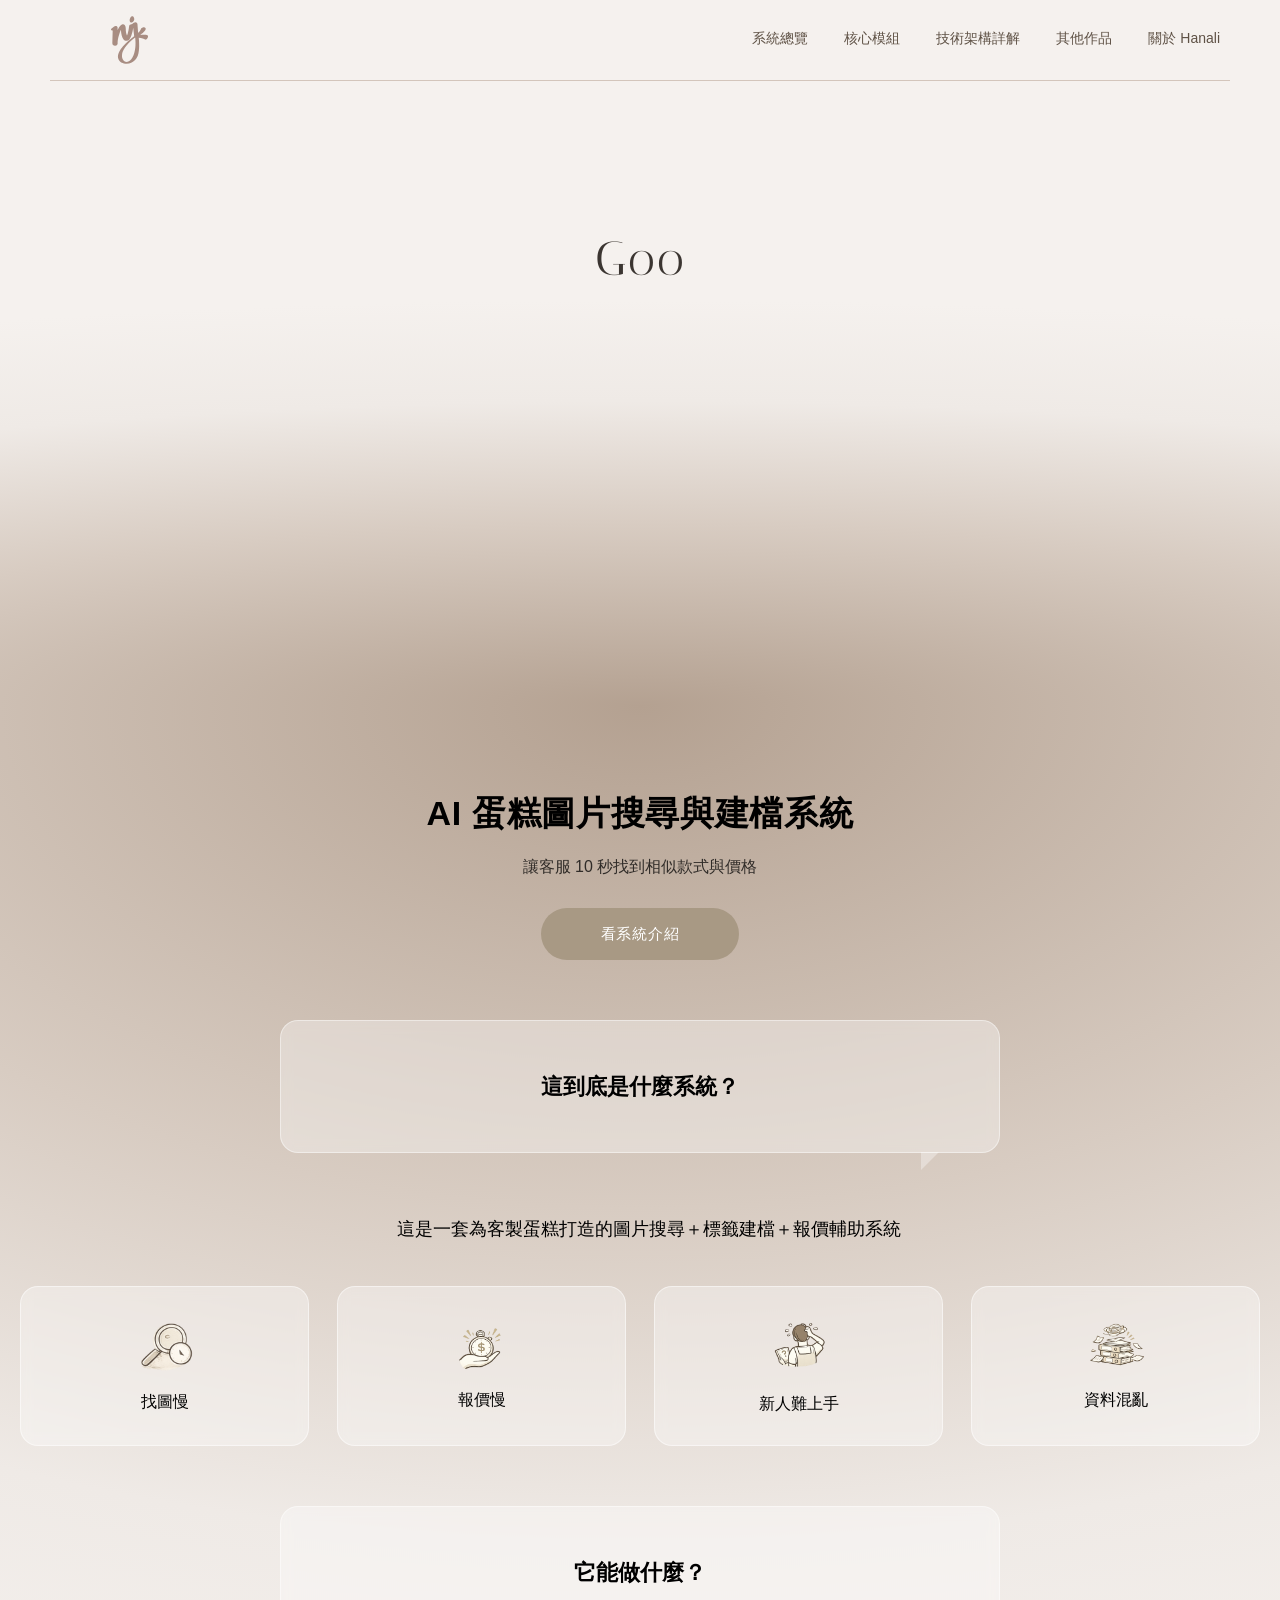
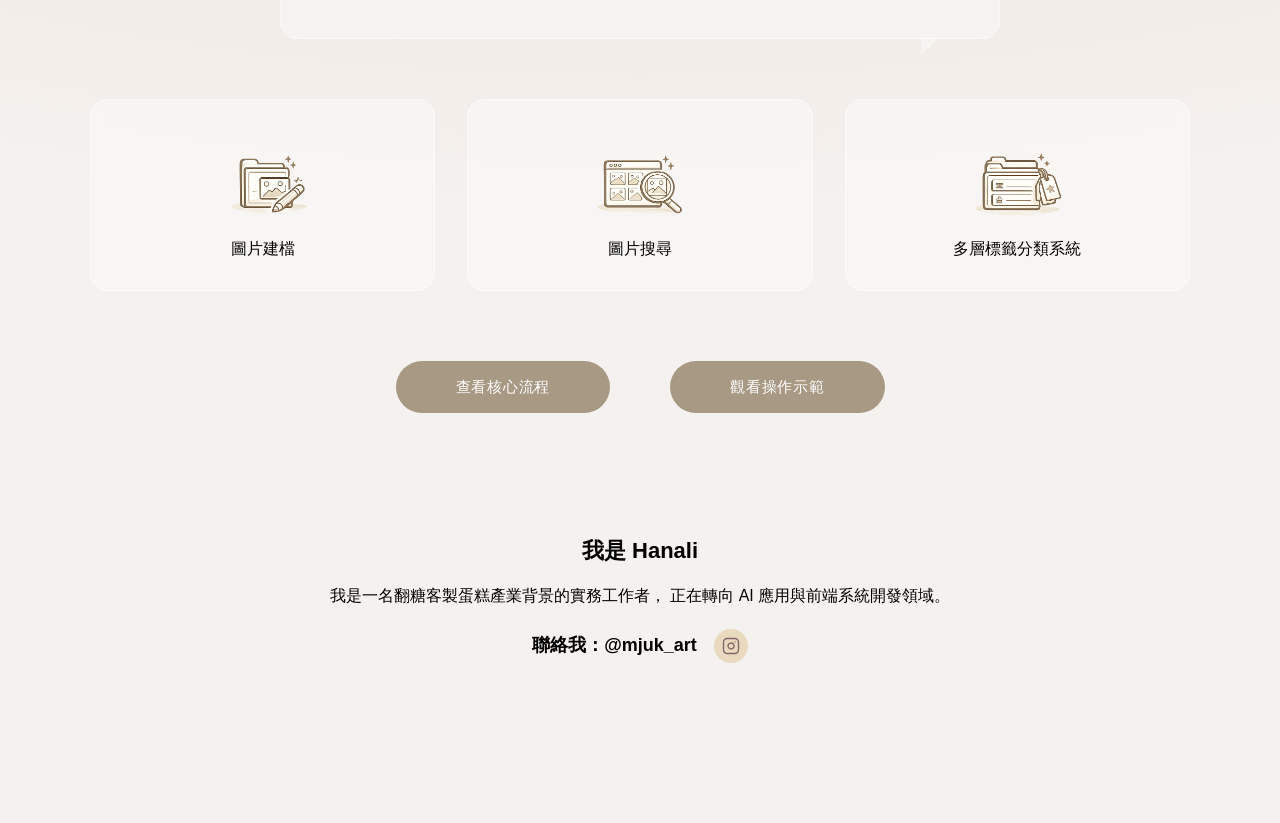
==== index.html @ 296fbc96 "Mjuk-art website first version" ====
<!DOCTYPE html>
<html lang="zh-Hant">
<head>
  <meta charset="UTF-8">
  <meta name="viewport" content="width=device-width, initial-scale=1.0">
  <title>Mjuk-art</title>
  <meta name="description" content="AI蛋糕圖片搜尋與建檔系統，結合圖片比對、標籤分類與報價輔助的實務工具專案作品。">
  <!-- Italiana font -->
  <link rel="icon" type="image/png" href="./assets/images/favicon.png">
<link href="https://fonts.googleapis.com/css2?family=Italiana&display=swap" rel="stylesheet">
  <link rel="stylesheet" href="css/base.css">
  <link rel="stylesheet" href="css/layout.css">
  <link rel="stylesheet" href="css/style.css">
</head>
<body>
<!-- ===================== NAV ===================== -->

<header class="nav">
  <a href="index.html" class="logo"></a>
  <div class="hamburger">
    <img src="./assets/icons/Align justify.svg" alt="menu">
    </div>
  <nav class="nav__menu">
    <a href="system-intro.html">系統總覽</a>
    <a href="system-page.html">核心模組</a>
    <a href="architecture.html">技術架構詳解</a>
    <a href="#">其他作品</a>
    <a href="about.html">關於 Hanali</a>
  </nav>
</header>
<!-- ⭐ Fullscreen Menu -->

<div class="mobile-menu">

  <!-- 上方 -->
  <div class="mobile-top">
    <a href="index.html" class="logo"></a>
  <div class="mobile-close">✕</div>
  
  </div>
  
  
  <!-- 中間選單 -->
  
  <div class="mobile-nav">
  
  <a href="system-intro.html">系統總覽</a>
  
  <a href="system-page.html">核心模組</a>
  
  <a href="architecture.html">技術架構詳解</a>
  
  <a href="#">其他作品</a>
  <a href="about.html">關於 Hanali</a>
  
  </div>
  
  
  <!-- 底部資訊 -->
  
  <div class="mobile-footer">

    <a class="mobile-ig"
      href="https://www.instagram.com/mjuk_art"
      target="_blank"
      ></a>
  
  <div class="mobile-copyright">
  
  © 2026 Hanali All Rights Reserved
  
  </div>
  
  
  <div class="mobile-ip">
  
  AI Cake Image Search System™  
  All design and system logic are proprietary intellectual property.
  
  </div>
  
  
  </div>
  
  </div>

<div class="nav__line"></div>
<!-- ===================== HERO ===================== -->
<section class="hero">
  <h1 id="greeting" class="hero__title"></h1>
  <p id="line1" class="hero__sub fade-target">
  </p>

  <p id="line2" class="hero__desc fade-target">
    我是 Hanali，目前專注於 AI 應用與系統設計領域。
  </p>

  <div class="hero__arrow">
    <img src="./assets/icons/hero__arrow.svg" alt="scroll down">
  </div>
  </section>
  <!-- ================= 系統簡介 ================= -->

<section class="intro">
  <div class="intro__bg"></div>

  <div class="intro__head">
    <h2 class="intro__title">
      AI 蛋糕圖片搜尋與建檔系統
    </h2>

    <p class="intro__sub">
      讓客服 10 秒找到相似款式與價格
    </p>

    <a href="system-intro.html" class="btn-primary">
      看系統介紹
    </a>
  </div>


  <!-- 對話框卡片 -->
  <div id="intro-detail" class="intro__bubble">
    <h4>這到底是什麼系統？</h4>
  </div>


  <!-- 說明文字 -->

  <p class="intro__desc">
    這是一套為客製蛋糕打造的圖片搜尋＋標籤建檔＋報價輔助系統
  </p>
<!-- 上方問題卡片 -->
  <div class="capability-problems">
    <div class="p-card">
      <img src="./assets/icons/problem-search-slow.svg">
      <p>找圖慢</p>
    </div>

    <div class="p-card">
      <img src="./assets/icons/problem-quote-slow.svg">
      <p>報價慢</p>
    </div>

    <div class="p-card">
      <img src="./assets/icons/problem-training-hard.svg">
      <p>新人難上手</p>
    </div>

    <div class="p-card">
      <img src="./assets/icons/problem-data-chaos.svg">
      <p>資料混亂</p>
    </div>
  </div>

  <!-- 中間氣泡標題 -->
  <div id="intro-detail" class="intro__bubble">
    <h4>它能做什麼？</h4>
  </div>


  <!-- 功能卡片 -->
  <div class="capability-features">

    <div class="p-card">
      <span class="icon icon-archive"></span>
      <p>圖片建檔</p>
    </div>
  
    <div class="p-card">
      <span class="icon icon-search"></span>
      <p>圖片搜尋</p>
    </div>
  
    <div class="p-card">
      <span class="icon icon-tag"></span>
      <p>多層標籤分類系統</p>
    </div>
  </div>

  <!-- 按鈕 -->
  <div class="capability-actions">
    <a href="system-page.html" class="btn-primary">
      查看核心流程
    </a>
    <a href="#intro-detail" class="btn-primary">
      觀看操作示範
    </a>
  </div>
  
  <!-- 關於我 -->
  <div class="capability-about">
    <h3>我是 Hanali</h3>
    <p>
      我是一名翻糖客製蛋糕產業背景的實務工作者，
      正在轉向 AI 應用與前端系統開發領域。
    </p>

    <div class="about-contact">

      聯絡我：@mjuk_art
      
      <a class="ig-dot"
      href="https://www.instagram.com/mjuk_art"
      target="_blank"
      ></a>
      
      </div>
  </div>

</section>
<script src="js/layout.js"></script>
<script src="js/main.js"></script>
</body>
</html>
---- css/base.css ----
*,
*::before,
*::after {
  box-sizing: border-box;
}

* {
  margin: 0;
  padding: 0;
}
/* 基礎文字 */
body {
  font-family:
    -apple-system,
    BlinkMacSystemFont,
    "Segoe UI",
    "Noto Sans TC",
    sans-serif;

  line-height: 1.6;
  -webkit-font-smoothing: antialiased;
}
/* 標題 */
h1, h2, h3, h4, h5, h6 {
  font-weight: 600;
}
/* 連結 */
a {
  text-decoration: none;
  color: inherit;
}
/* 圖片 */
img {
  display: block;
  max-width: 100%;
}
/* 表單 */
button,
input,
textarea,
select {
  font: inherit;
}
---- css/layout.css ----
/* NAV */

.nav {

  position:sticky;
  top:0;
  
  z-index:1000;
  
  display:flex;
  justify-content:space-between;
  align-items:center;
  
  padding:16px 60px;
  
  transition:all .3s ease;
  
  background:transparent;
  
  }

  /* nav底線 */

.nav__line{

  height:1px;
  
  background:#bda999;
  
  margin:0 50px;
  
  opacity:.6;
  
  }
  
  
  /* 滑動後 */
  .nav.scrolled{

    background:rgba(255,255,255,0.45);
    
    backdrop-filter: blur(14px);
    
    -webkit-backdrop-filter: blur(14px);
    
    box-shadow:0 5px 18px rgba(0,0,0,.06);
    
    }
  
  
  .logo {
  width:140px;
  height:48px;
  background:url("../assets/images/logo.svg") no-repeat center;
  background-size:contain;
  }
  
  .hamburger{

    display:none;
    
    cursor:pointer;
    
    }
    
    
    .hamburger img{
    
    width:28px;
    
    height:28px;
    
    display:block;
    
    }
  
  
  .nav__menu {
  
  display:flex;
  gap:36px;
  
  }
  
  .nav__menu a{

    position:relative;
    
    font-size:14px;
    
    color:#5f5246;
    
    text-decoration:none;
    
    padding-bottom:4px;
    
    }
    .nav__menu a::after{

      content:"";
      
      position:absolute;
      
      left:0;
      
      bottom:-6px;
      
      width:0;
      
      height:2px;
      
      background:#a89582;
      
      transition:.25s;
      
      }
      
      
      .nav__menu a:hover::after{
      
      width:100%;
      
      }
      
      
      .nav__menu a.active::after{
      
      width:100%;
      
      }
/* =========================
Fullscreen Menu
========================= */

.mobile-menu{

position:fixed;
top:0;
left:0;

width:100%;
height:100vh;

/* 奶茶毛玻璃 */

background:rgba(245,241,238,0.92);

backdrop-filter:blur(20px);

-webkit-backdrop-filter:blur(20px);

opacity:0;
pointer-events:none;

transition:.35s;

z-index:2000;

}


/* 開啟 */

.mobile-menu.open{

opacity:1;
pointer-events:auto;

}


/* =========================
TOP
========================= */

.mobile-top{

position:absolute;

top:25px;
left:25px;
right:25px;

display:flex;
justify-content:space-between;
align-items:center;

}


/* LOGO */

.mobile-logo{

width:130px;
height:42px;

background:url("../assets/images/logo.svg") no-repeat center;

background-size:contain;

}


/* X */

.mobile-close{

font-size:26px;

cursor:pointer;

color:#5f5246;

}


/* =========================
中間選單
========================= */

.mobile-nav{

position:absolute;
top:50%;
left:50%;
transform:translate(-50%,-50%);
display:flex;
flex-direction:column;
gap:26px;
text-align:center;
}


/* 大字 */

.mobile-nav a{
font-size:20px;
color:#3f372f;
text-decoration:none;
font-weight:400;
letter-spacing:1px;
}


/* hover */
.mobile-nav a:hover{
opacity:.7;
}


/* =========================
底部
========================= */
.mobile-footer{

  position:absolute;
  
  bottom:80px;
  
  left:0;
  right:0;
  
  text-align:center;
  
  }


/* Follow */

.mobile-follow{
text-align:center;
margin-bottom:16px;
font-size:14px;
letter-spacing:3px;
color:#7b6d60;

}
.mobile-ig {

    display:inline-block;
    width:40px;
    height:40px;
    border-radius:50%;
    background-color:#e8d9bf;
    background-image:url("../assets/icons/Instagram (1).svg");
    background-repeat:no-repeat;
    background-position:center;
    background-size:18px;
    transition:.2s;
    
  }

/* copyright */

.mobile-copyright{

font-size:12px;

color:#8c7e70;

margin-bottom:8px;

}


/* 智財 */

.mobile-ip{

font-size:11px;

color:#a69a8e;

line-height:1.6;

padding:0 30px;

}
/* =====================
1200px Desktop 小螢幕
===================== */

@media (max-width:1200px){

  .nav{
  padding:16px 40px;
  }
  
  .nav__line{
  margin:0 40px;
  }
  
  }
  
  
  /* =====================
  1024px Laptop
  ===================== */
  
  @media (max-width:1024px){
  
  .nav{
  padding:14px 30px;
  }
  
  .logo{
  width:130px;
  height:44px;
  }
  
  .nav__menu{
  gap:26px;
  }
  
  .nav__line{
  margin:0 30px;
  }
  
  }
  
  
  
  /* =====================
  768px Tablet
  ===================== */
  
  @media (max-width:768px){
  
  /* nav縮小 */
  
  .nav{
  padding:14px 20px;
  }
  
  /* logo縮小 */
  
  .logo{
  width:120px;
  height:40px;
  }
  
  /* 漢堡出現 */
  
  .hamburger{
  display:block;
  }
  
  /* 桌面選單隱藏 */
  
  .nav__menu{
  display:none;
  }
  
  /* 底線縮小 */
  
  .nav__line{
  margin:0 20px;
  }
  
  }
  
  
  
  /* =====================
  480px Mobile
  ===================== */
  
  @media (max-width:480px){
  
  .nav{
  padding:12px 16px;
  }
  
  /* logo再縮小 */
  
  .logo{
  width:110px;
  height:36px;
  }
  
  /* hamburger小一點 */
  
  .hamburger img{
  width:24px;
  height:24px;
  }
  
  /* mobile menu 字縮小 */
  
  .mobile-nav a{
  font-size:18px;
  }
  
  /* IG icon */
  
  .mobile-ig{
  width:36px;
  height:36px;
  background-size:16px;
  }
  
  /* copyright */
  
  .mobile-copyright{
  font-size:11px;
  }
  
  /* IP文字 */
  
  .mobile-ip{
  font-size:10px;
  padding:0 20px;
  }
  
  }
---- css/style.css ----
body {
  background: #f5f1ee;
}
.hero {
  position: relative;
  z-index: 1;
  text-align: center;
  padding-top: 140px;
  padding-bottom: 60px;
  background:
    radial-gradient(
      ellipse 160% 65% at 50% 100%,
      #b4a191 0%,
      #d8ccc2 45%,
      #efeae6 75%,
      #f5f1ee 100%
    );
}

   /* HERO 文字 */
.hero__title {
  font-family: "Italiana", serif;
  font-size: 48px;
  font-weight: 400;
  letter-spacing: 2px;
  color: #3b3531;
  margin-bottom: 24px;
  min-height: 90px;
}

.hero__sub {
  font-size: 16px;
  color: #6b5f56;
  margin-bottom: 10px;
}

.hero__desc {
  font-size: 18px;
  font-weight: 600;
  color: #3e3834;
  margin-bottom: 80px;
}
/* 淡入動畫 */
.fade-target {
  opacity: 0;
  transform: translateY(18px);
}
.fade-in {
  animation: fadeUp 0.9s ease forwards;
}
@keyframes fadeUp {
  to {
    opacity: 1;
    transform: translateY(0);
  }
}

   /* 箭頭動畫 */
.hero__arrow {
  margin: 60px auto 0;
  width: fit-content;
  opacity: 0;
  transform: translateY(-36px);
  transition: opacity .7s ease, transform .7s ease;
}

.hero__arrow img {
  width: 10px;
  height: auto;
  opacity: .75;
}

.hero__arrow.show {
  opacity: 1;
  transform: translateY(0);
}

.hero__arrow.show img {
  animation: arrowFloat 2s ease-in-out infinite;
}

@keyframes arrowFloat {
  0% { transform: translateY(0); }
  50% { transform: translateY(10px); }
  100% { transform: translateY(0); }
}

   /* INTRO */
.intro {
  position: relative;
  z-index: 1;
  padding: 80px 20px 160px;
  text-align: center;
  background:
    radial-gradient(
      ellipse 160% 65% at 50% 0%,
      #b4a191 0%,
      #d8ccc2 45%,
      #efeae6 75%,
      #f5f1ee 100%
    );
}
.intro__title {
  font-size: 34px;
  font-weight: 700;
  margin-bottom: 14px;
  letter-spacing: .02em;
}

.intro__sub {
  font-size: 16px;
  opacity: .75;
  margin-bottom: 28px;
}
   /* 按鈕 */
.btn-primary {
  display: inline-block;
  padding: 14px 60px;
  border-radius: 999px;
  background: #a89984;
  color: #fff;
  text-decoration: none;
  font-size: 15px;
  letter-spacing: .05em;
  transition: .25s;
}

.btn-primary:hover {
  transform: translateY(-2px);
  opacity: .9;
}

   /* 對話框卡片 */
.intro__bubble {
  position: relative;
  max-width: 720px;
  margin: 60px auto;
  padding: 48px;
  background: rgba(255,255,255,.35);
  backdrop-filter: blur(6px);
  border-radius: 18px;
  border: 1px solid rgba(255,255,255,.45);
}

.intro__bubble::after {
  content: "";
  position: absolute;
  right: 60px;
  bottom: -18px;
  border-width: 18px 18px 0 0;
  border-style: solid;
  border-color: rgba(255,255,255,.35) transparent transparent transparent;
}
.intro__bubble h4{
  font-size: 22px;
}

   /* 說明文字 */
.intro__desc {
  max-width: 820px;
  margin: 0 auto;
  text-align: center;
  font-size: 18px;
  line-height: 1.8;
  padding-left: 18px;
  padding-bottom:40px;
}

   /* Capability 區 */
.capability {
  padding: 120px 20px 160px;
  text-align: center;
}

/* ===== 問題卡片 ===== */
.capability-problems {
  display: grid;
  grid-template-columns: repeat(4, 1fr);
  justify-content: center;
  gap: 28px;
  margin: 0 auto 20px;
}

.p-card {
  width: 100%; 
  padding: 28px 24px;
  display: flex;
  flex-direction: column;
  align-items: center;
  justify-content: center;
  text-align: center;
  background: rgba(255,255,255,.35);
  backdrop-filter: blur(6px);
  border-radius: 18px;
  border: 1px solid rgba(255,255,255,.5);
}

.p-card img {
  width: 60px;
  margin-bottom: 12px;
}

.p-card p {
  font-size: 16px;
}

/* ===== 功能卡片 ===== */
.capability-features {
  display: grid;
  grid-template-columns: repeat(3, 1fr);
  gap: 32px;

  max-width: 1100px;
  margin: 0 auto 70px;
}

/* ===== 按鈕區 ===== */
.capability-actions {
  display: flex;
  justify-content: center;
  gap: 60px;
  margin: 60px 0 120px;
}
.icon {
  width: 96px;
  height: 96px;
  background-image: url("../assets/sprites/feature-sprite.png");
  background-repeat: no-repeat;
  background-size: 400px auto;
  margin: 0 auto 12px;
}
.icon-archive{
  background-position:-22px -6px;
}
.icon-search{
  background-position:-288px -6px;
}
.icon-tag{
  background-position:-154px -6px;
}

/* ===== 關於我 ===== */
.capability-about h3 {
  font-size: 22px;
  margin-bottom: 14px;
}
.capability-about p {
  max-width: 720px;
  margin: 0 auto 20px;
  line-height: 1.7;
}
.about-contact {
  font-size: 18px;
  font-weight: 600;
}
.ig-dot {
  display:inline-block;
  width:34px;
  height:34px;
  border-radius:50%;
  background-color:#e8d9bf;
  background-image:url("/assets/icons/Instagram\ \(1\).svg");
  background-repeat:no-repeat;
  background-position:center;
  background-size:18px;
  margin-left:12px;
  vertical-align:middle;
  transition:.2s;
  }
  
  .ig-dot:hover{
  transform:scale(1.08);
  background-color:#e2cfb0;
  }

  
/* 1200px Desktop 小螢幕 */
@media (max-width:1200px){
  .hero__title{
  font-size:42px;
  }
  .intro__title{
  font-size:30px;
  }
  .capability-features{
  max-width:900px;
  grid-template-columns:repeat(3,1fr);
  }
  .capability-actions{
  gap:40px;
  }
  }

  /* 1024px Laptop */
  @media (max-width:1024px){
  .hero{
  padding-top:120px;
  }
  .hero__title{
  font-size:38px;
  min-height:auto;
  }
  .hero__desc{
  margin-bottom:60px;
  }
  .intro{
  padding:70px 20px 140px;
  }
  .intro__title{
  font-size:28px;
  }
  .intro__bubble{
  max-width:600px;
  padding:36px;
  }
  .intro__desc{
  font-size:16px;
  max-width:700px;
  }
  .capability-features{
  grid-template-columns:repeat(2,1fr);
  gap:28px;
  max-width:700px;
  }
  .capability-actions{
  gap:30px;
  }
  }

  /* 768px Tablet */
  @media (max-width:768px){
  .hero{
    grid-template-columns:repeat(2,1fr);
  padding-top:100px;
  padding-bottom:40px;
  }
  .hero__title{
  font-size:30px;
  letter-spacing:1px;
  line-height:1.2;
  }
  .hero__sub{
  font-size:14px;
  }
  .hero__desc{
  font-size:16px;
  margin-bottom:40px;
  }
  /* Arrow */
  .hero__arrow{
  margin-top:30px;
  }
  /* INTRO */
  .intro{
  padding:60px 20px 120px;
  }
  .intro__title{
  font-size:26px;
  }
  .intro__sub{
  font-size:14px;
  }
  .intro__bubble{
  max-width:90%;
  padding:28px;
  margin:40px auto;
  }
  .intro__bubble::after{
  right:40px;
  }

  /* 說明文字 */
  .intro__desc{
  font-size:15px;
  padding-left:0;
  }
  
  /* 問題卡片 */
  .capability-problems{
    grid-template-columns:repeat(2,1fr);
  gap:20px;
  }
  
  /* 功能卡片 */
  .capability-features{
  grid-template-columns:1fr;
  gap:24px;
  }
  
  /* 按鈕改直排 */
  .capability-actions{
  flex-direction:column;
  gap:20px;
  margin:40px 0 80px;
  }
  
  /* icon縮小 */
  .icon{
  width:80px;
  height:80px;
  background-size:320px auto;
  }
  
  .capability{
  padding:80px 20px 120px;
  }
  
  }
  
  
  
  /* 480px Mobile */

  @media (max-width:480px){
  .hero{
  padding-top:90px;
  }
  .hero__title{
  font-size:26px;
  line-height:1.3;
  }
  .hero__sub{
  font-size:13px;
  }
  .hero__desc{
  font-size:15px;
  margin-bottom:30px;
  }
  
  /* intro */
  .intro__title{
  font-size:22px;
  }
  .intro__sub{
  font-size:13px;
  }
  .intro__bubble{
  padding:22px;
  border-radius:14px;
  }
  .intro__bubble::after{
  right:24px;
  bottom:-14px;
  border-width:14px 14px 0 0;
  }
  .intro__desc{
  font-size:14px;
  line-height:1.6;
  }
  
  /* 問題卡片單排 */
  .capability-problems{
      display:grid;
      grid-template-columns:repeat(4,1fr);
      gap:28px;
      max-width:1100px;
      margin:0 auto 20px;
      
  }
  /* icon */
  .icon{
  width:70px;
  height:70px;
  }
  /* 按鈕 */
  .btn-primary{
  padding:12px 36px;
  font-size:14px;
  }
  /* about */
  .capability-about h3{
  font-size:20px;
  }
  .capability-about p{
  font-size:14px;
  }
  .about-contact{
  font-size:16px;
  }
  /* IG icon */
  .ig-dot{
  width:30px;
  height:30px;
  background-size:16px;
  }
  }
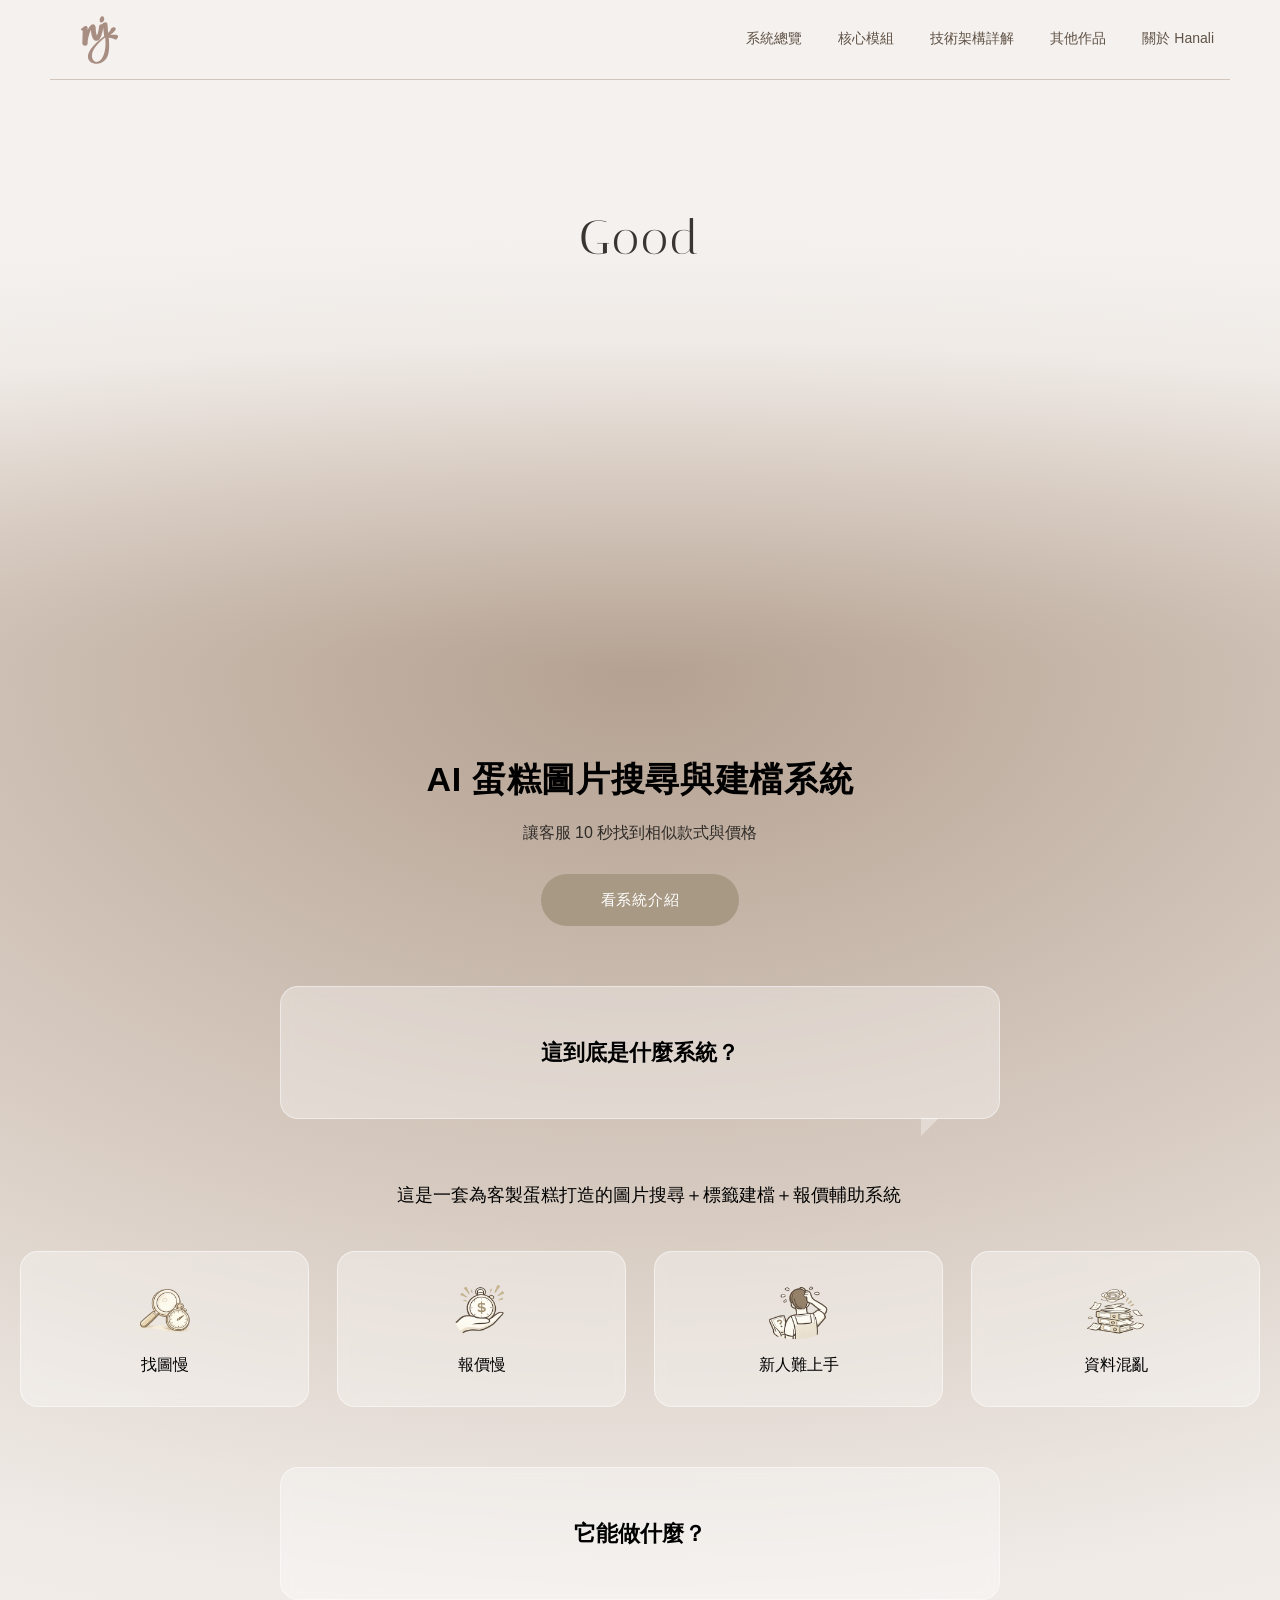
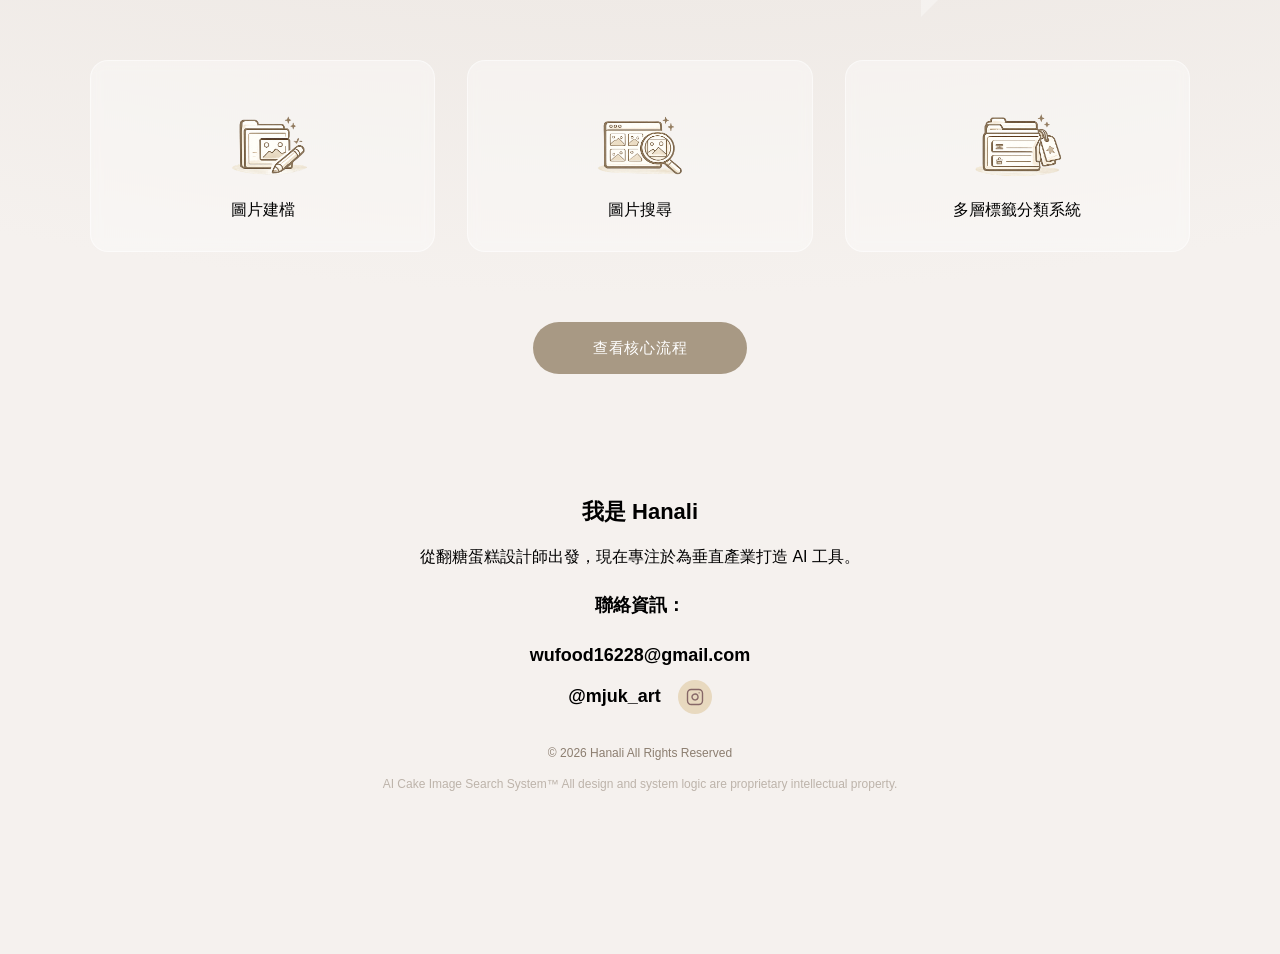
==== commit be22fa93: "更新內容" ====
--- a/index.html
+++ b/index.html
@@ -13,78 +13,7 @@
   <link rel="stylesheet" href="css/style.css">
 </head>
 <body>
-<!-- ===================== NAV ===================== -->
-
-<header class="nav">
-  <a href="index.html" class="logo"></a>
-  <div class="hamburger">
-    <img src="./assets/icons/Align justify.svg" alt="menu">
-    </div>
-  <nav class="nav__menu">
-    <a href="system-intro.html">系統總覽</a>
-    <a href="system-page.html">核心模組</a>
-    <a href="architecture.html">技術架構詳解</a>
-    <a href="#">其他作品</a>
-    <a href="about.html">關於 Hanali</a>
-  </nav>
-</header>
-<!-- ⭐ Fullscreen Menu -->
-
-<div class="mobile-menu">
-
-  <!-- 上方 -->
-  <div class="mobile-top">
-    <a href="index.html" class="logo"></a>
-  <div class="mobile-close">✕</div>
-  
-  </div>
-  
-  
-  <!-- 中間選單 -->
-  
-  <div class="mobile-nav">
-  
-  <a href="system-intro.html">系統總覽</a>
-  
-  <a href="system-page.html">核心模組</a>
-  
-  <a href="architecture.html">技術架構詳解</a>
-  
-  <a href="#">其他作品</a>
-  <a href="about.html">關於 Hanali</a>
-  
-  </div>
-  
-  
-  <!-- 底部資訊 -->
-  
-  <div class="mobile-footer">
-
-    <a class="mobile-ig"
-      href="https://www.instagram.com/mjuk_art"
-      target="_blank"
-      ></a>
-  
-  <div class="mobile-copyright">
-  
-  © 2026 Hanali All Rights Reserved
-  
-  </div>
-  
-  
-  <div class="mobile-ip">
-  
-  AI Cake Image Search System™  
-  All design and system logic are proprietary intellectual property.
-  
-  </div>
-  
-  
-  </div>
-  
-  </div>
-
-<div class="nav__line"></div>
+  <div id="nav-container"></div>
 <!-- ===================== HERO ===================== -->
 <section class="hero">
   <h1 id="greeting" class="hero__title"></h1>
@@ -92,7 +21,7 @@
   </p>
 
   <p id="line2" class="hero__desc fade-target">
-    我是 Hanali，目前專注於 AI 應用與系統設計領域。
+    「我是 Hanali，從產業痛點出發，設計並打造真正被使用的 AI 工具。」
   </p>
 
   <div class="hero__arrow">
@@ -133,28 +62,28 @@
 <!-- 上方問題卡片 -->
   <div class="capability-problems">
     <div class="p-card">
-      <img src="./assets/icons/problem-search-slow.svg">
+      <img src="./assets/icons/problem-search-slow.png">
       <p>找圖慢</p>
     </div>
 
     <div class="p-card">
-      <img src="./assets/icons/problem-quote-slow.svg">
+      <img src="./assets/icons/problem-time.png">
       <p>報價慢</p>
     </div>
 
     <div class="p-card">
-      <img src="./assets/icons/problem-training-hard.svg">
+      <img src="./assets/icons/problem-confused-search.png">
       <p>新人難上手</p>
     </div>
 
     <div class="p-card">
-      <img src="./assets/icons/problem-data-chaos.svg">
+      <img src="./assets/icons/problem-data-overload.png">
       <p>資料混亂</p>
     </div>
   </div>
 
   <!-- 中間氣泡標題 -->
-  <div id="intro-detail" class="intro__bubble">
+  <div id="intro-capability" class="intro__bubble">
     <h4>它能做什麼？</h4>
   </div>
 
@@ -183,33 +112,42 @@
     <a href="system-page.html" class="btn-primary">
       查看核心流程
     </a>
-    <a href="#intro-detail" class="btn-primary">
-      觀看操作示範
-    </a>
+  
   </div>
   
   <!-- 關於我 -->
   <div class="capability-about">
     <h3>我是 Hanali</h3>
     <p>
-      我是一名翻糖客製蛋糕產業背景的實務工作者，
-      正在轉向 AI 應用與前端系統開發領域。
+      從翻糖蛋糕設計師出發，現在專注於為垂直產業打造 AI 工具。
     </p>
 
     <div class="about-contact">
-
-      聯絡我：@mjuk_art
-      
-      <a class="ig-dot"
-      href="https://www.instagram.com/mjuk_art"
-      target="_blank"
-      ></a>
-      
+      <div>
+        <p> 聯絡資訊：</p>
+        <a href="mailto:wufood16228@gmail.com" style="color:inherit;text-decoration:none;">wufood16228@gmail.com</a>
       </div>
+      <div style="margin-top:10px;">
+        @mjuk_art
+        <a class="ig-dot"
+        href="https://www.instagram.com/mjuk_art"
+        target="_blank"
+        ></a>
+      </div>
+    </div>
   </div>
-
+  <div class="mobile-copyright">
+    © 2026 Hanali All Rights Reserved
+    </div>
+  
+    <div class="mobile-ip">
+    AI Cake Image Search System™  
+    All design and system logic are proprietary intellectual property.
+    
+    </div>
 </section>
 <script src="js/layout.js"></script>
 <script src="js/main.js"></script>
+
 </body>
 </html>
--- a/css/layout.css
+++ b/css/layout.css
@@ -1,52 +1,138 @@
-/* NAV */
-
-.nav {
-
-  position:sticky;
+/* =========================
+Coming Soon Tooltip
+========================= */
+
+/* .coming-soon-wrap{
+  position:relative;
+  display:inline-flex;
+  align-items:center;
+}
+
+.coming-soon-link{
+  position:relative;
+  font-size:14px;
+  color:#5f5246;
+  text-decoration:none;
+  padding-bottom:4px;
+  cursor:default;
+  opacity:.5;
+}
+
+.coming-soon-link::after{
+  content:"";
+  position:absolute;
+  left:0;
+  bottom:-6px;
+  width:0;
+  height:2px;
+  background:#a89582;
+  transition:.25s;
+}
+
+.coming-soon-tip{
+  position:absolute;
+  top:calc(100% + 12px);
+  left:50%;
+  transform:translateX(-50%) translateY(4px);
+  background:#f5f1ee;
+  border:1px solid rgba(168,149,130,.3);
+  border-radius:8px;
+  padding:6px 14px;
+  font-size:12px;
+  color:#5f5246;
+  white-space:nowrap;
+  opacity:0;
+  pointer-events:none;
+  transition:opacity .2s ease, transform .2s ease;
+  box-shadow:0 4px 12px rgba(0,0,0,.08);
+  z-index:1001;
+}
+
+.coming-soon-tip::before{
+  content:"";
+  position:absolute;
+  top:-6px;
+  left:50%;
+  transform:translateX(-50%);
+  border-width:0 6px 6px 6px;
+  border-style:solid;
+  border-color:transparent transparent #f5f1ee transparent;
+}
+
+.coming-soon-wrap:hover .coming-soon-tip{
+  opacity:1;
+  transform:translateX(-50%) translateY(0);
+}
+
+/* 手機版 mobile-nav 內 */
+/* .coming-soon-wrap.mobile{
+  display:flex;
+  flex-direction:column;
+  align-items:center;
+  gap:4px;
+}
+
+.coming-soon-wrap.mobile .coming-soon-link{
+  font-size:20px;
+  font-weight:400;
+  letter-spacing:1px;
+  color:#3f372f;
+}
+
+.coming-soon-wrap.mobile .coming-soon-tip{
+  position:static;
+  transform:none;
+  opacity:1;
+  font-size:11px;
+  padding:3px 10px;
+  pointer-events:none;
+  background:#f5f1ee;
+}
+
+@media (max-width:480px){
+  .coming-soon-wrap.mobile .coming-soon-link{
+    font-size:18px;
+  }
+} */ 
+
+
+.nav{
+  position:fixed;
   top:0;
-  
+  left:0;
+  width:100%;
   z-index:1000;
-  
   display:flex;
   justify-content:space-between;
   align-items:center;
-  
-  padding:16px 60px;
-  
+  padding:16px 30px ;
   transition:all .3s ease;
-  
-  background:transparent;
-  
-  }
-
-  /* nav底線 */
-
-.nav__line{
-
+}
+
+/* ⭐ 畫底線 */
+.nav::after{
+  content:"";
+  position:absolute;
+  left:50px;
+  right:50px;
+  bottom:0;
   height:1px;
-  
   background:#bda999;
-  
-  margin:0 50px;
-  
   opacity:.6;
-  
-  }
-  
-  
+  transition:opacity .35s ease;
+}
+ 
   /* 滑動後 */
   .nav.scrolled{
-
     background:rgba(255,255,255,0.45);
-    
-    backdrop-filter: blur(14px);
-    
-    -webkit-backdrop-filter: blur(14px);
-    
+    backdrop-filter:blur(14px);
+    -webkit-backdrop-filter:blur(14px);
     box-shadow:0 5px 18px rgba(0,0,0,.06);
-    
-    }
-  
+  }
+
+  .nav.scrolled::after{
+    opacity:0;
+  }
   
   .logo {
   width:140px;
@@ -56,162 +142,107 @@
   }
   
   .hamburger{
-
     display:none;
-    
     cursor:pointer;
-    
     }
-    
-    
     .hamburger img{
-    
     width:28px;
-    
     height:28px;
-    
     display:block;
     
     }
   
   
   .nav__menu {
-  
   display:flex;
   gap:36px;
   
   }
   
   .nav__menu a{
-
     position:relative;
-    
     font-size:14px;
-    
     color:#5f5246;
-    
     text-decoration:none;
-    
     padding-bottom:4px;
     
     }
     .nav__menu a::after{
-
       content:"";
-      
       position:absolute;
-      
       left:0;
-      
       bottom:-6px;
-      
       width:0;
-      
       height:2px;
-      
       background:#a89582;
-      
       transition:.25s;
-      
       }
-      
-      
       .nav__menu a:hover::after{
-      
       width:100%;
       
       }
-      
-      
       .nav__menu a.active::after{
-      
       width:100%;
-      
+
       }
 /* =========================
 Fullscreen Menu
 ========================= */
 
 .mobile-menu{
-
 position:fixed;
 top:0;
 left:0;
-
 width:100%;
 height:100vh;
-
+display:flex;             
+flex-direction:column;
 /* 奶茶毛玻璃 */
-
-background:rgba(245,241,238,0.92);
-
-backdrop-filter:blur(20px);
-
--webkit-backdrop-filter:blur(20px);
-
+background:rgba(245,241,238,0.75);
+backdrop-filter:blur(18px);
+-webkit-backdrop-filter:blur(18px);
 opacity:0;
 pointer-events:none;
-
 transition:.35s;
-
 z-index:2000;
 
 }
-
-
 /* 開啟 */
-
 .mobile-menu.open{
-
 opacity:1;
 pointer-events:auto;
 
 }
-
 
 /* =========================
 TOP
 ========================= */
 
 .mobile-top{
-
 position:absolute;
-
 top:25px;
 left:25px;
 right:25px;
-
 display:flex;
 justify-content:space-between;
 align-items:center;
 
 }
 
-
 /* LOGO */
-
 .mobile-logo{
-
 width:130px;
 height:42px;
-
 background:url("../assets/images/logo.svg") no-repeat center;
-
 background-size:contain;
 
 }
 
-
 /* X */
-
 .mobile-close{
-
 font-size:26px;
-
 cursor:pointer;
-
 color:#5f5246;
-
 }
 
 
@@ -219,21 +250,17 @@
 中間選單
 ========================= */
 
-.mobile-nav{
-
-position:absolute;
-top:50%;
-left:50%;
-transform:translate(-50%,-50%);
-display:flex;
-flex-direction:column;
-gap:26px;
-text-align:center;
-}
-
+.mobile-nav{    
+  flex:1;          
+  display:flex;
+  flex-direction:column;
+  justify-content:center; 
+  align-items:center;   
+  gap:12px;
+  
+  }
 
 /* 大字 */
-
 .mobile-nav a{
 font-size:20px;
 color:#3f372f;
@@ -242,45 +269,23 @@
 letter-spacing:1px;
 }
 
-
 /* hover */
 .mobile-nav a:hover{
 opacity:.7;
 }
 
-
 /* =========================
 底部
 ========================= */
-.mobile-footer{
-
-  position:absolute;
-  
-  bottom:80px;
-  
-  left:0;
-  right:0;
-  
+.mobile-footer{   
   text-align:center;
-  
-  }
-
-
-/* Follow */
-
-.mobile-follow{
-text-align:center;
-margin-bottom:16px;
-font-size:14px;
-letter-spacing:3px;
-color:#7b6d60;
-
-}
-.mobile-ig {
-
-    display:inline-block;
+  margin-bottom:40px;
+  }
+  .mobile-ig {
+    display:block;
     width:40px;
-    height:40px;
+    height:40px ;
+    margin:0 auto 16px auto;
     border-radius:50%;
     background-color:#e8d9bf;
     background-image:url("../assets/icons/Instagram (1).svg");
@@ -288,34 +293,22 @@
     background-position:center;
     background-size:18px;
     transition:.2s;
-    
   }
 
 /* copyright */
-
 .mobile-copyright{
-
 font-size:12px;
-
 color:#8c7e70;
-
 margin-bottom:8px;
-
 }
 
 
 /* 智財 */
-
 .mobile-ip{
-
 font-size:11px;
-
 color:#a69a8e;
-
 line-height:1.6;
-
 padding:0 30px;
-
 }
 /* =====================
 1200px Desktop 小螢幕
@@ -324,7 +317,7 @@
 @media (max-width:1200px){
 
   .nav{
-  padding:16px 40px;
+  padding:16px 0;
   }
   
   .nav__line{
@@ -332,7 +325,6 @@
   }
   
   }
-  
   
   /* =====================
   1024px Laptop
@@ -341,7 +333,7 @@
   @media (max-width:1024px){
   
   .nav{
-  padding:14px 30px;
+  padding:14px 0;
   }
   
   .logo{
@@ -359,8 +351,6 @@
   
   }
   
-  
-  
   /* =====================
   768px Tablet
   ===================== */
@@ -370,7 +360,7 @@
   /* nav縮小 */
   
   .nav{
-  padding:14px 20px;
+  padding:14px 50px;
   }
   
   /* logo縮小 */
--- a/css/style.css
+++ b/css/style.css
@@ -22,6 +22,7 @@
   font-family: "Italiana", serif;
   font-size: 48px;
   font-weight: 400;
+  padding-top: 60px;
   letter-spacing: 2px;
   color: #3b3531;
   margin-bottom: 24px;
@@ -184,6 +185,8 @@
 .p-card {
   width: 100%; 
   padding: 28px 24px;
+  margin:0 auto;
+  max-width:450px;
   display: flex;
   flex-direction: column;
   align-items: center;
@@ -206,17 +209,18 @@
 
 /* ===== 功能卡片 ===== */
 .capability-features {
-  display: grid;
-  grid-template-columns: repeat(3, 1fr);
-  gap: 32px;
-
-  max-width: 1100px;
-  margin: 0 auto 70px;
-}
+  display:grid;
+  grid-template-columns:repeat(3,minmax(0,1fr));
+  gap:32px;
+  max-width:1100px;
+  margin:0 auto 70px;
+  }
 
 /* ===== 按鈕區 ===== */
 .capability-actions {
   display: flex;
+  width:auto;
+  align-items: center; 
   justify-content: center;
   gap: 60px;
   margin: 60px 0 120px;
@@ -228,6 +232,7 @@
   background-repeat: no-repeat;
   background-size: 400px auto;
   margin: 0 auto 12px;
+  background-position:center;
 }
 .icon-archive{
   background-position:-22px -6px;
@@ -273,6 +278,16 @@
   background-color:#e2cfb0;
   }
 
+  .mobile-copyright{
+    margin-top: 30px;
+  }
+  
+  .mobile-ip{
+    margin-top: 12px;
+    font-size:12px;
+    opacity:.7;
+    line-height:1.6;
+  }
   
 /* 1200px Desktop 小螢幕 */
 @media (max-width:1200px){
@@ -297,7 +312,7 @@
   padding-top:120px;
   }
   .hero__title{
-  font-size:38px;
+  font-size:40px;
   min-height:auto;
   }
   .hero__desc{
@@ -318,7 +333,7 @@
   max-width:700px;
   }
   .capability-features{
-  grid-template-columns:repeat(2,1fr);
+  grid-template-columns:repeat(3,1fr);
   gap:28px;
   max-width:700px;
   }
@@ -330,12 +345,11 @@
   /* 768px Tablet */
   @media (max-width:768px){
   .hero{
-    grid-template-columns:repeat(2,1fr);
   padding-top:100px;
   padding-bottom:40px;
   }
   .hero__title{
-  font-size:30px;
+  font-size:40px;
   letter-spacing:1px;
   line-height:1.2;
   }
@@ -400,13 +414,18 @@
   height:80px;
   background-size:320px auto;
   }
-  
+
+  .icon-search {
+    background-position: -227px -6px;
+}
+.icon-tag {
+  background-position: -128px -6px;
+}
   .capability{
   padding:80px 20px 120px;
   }
   
   }
-  
   
   
   /* 480px Mobile */
@@ -414,16 +433,21 @@
   @media (max-width:480px){
   .hero{
   padding-top:90px;
+  min-height:100dvh;
+  display:flex;
+  flex-direction:column;
+  justify-content:center;
   }
   .hero__title{
-  font-size:26px;
+  font-size:36px;
   line-height:1.3;
   }
   .hero__sub{
   font-size:13px;
   }
   .hero__desc{
-  font-size:15px;
+    padding: 30px;
+  font-size:12px;
   margin-bottom:30px;
   }
   
@@ -451,9 +475,8 @@
   /* 問題卡片單排 */
   .capability-problems{
       display:grid;
-      grid-template-columns:repeat(4,1fr);
+      grid-template-columns:repeat(2,1fr);
       gap:28px;
-      max-width:1100px;
       margin:0 auto 20px;
       
   }
@@ -461,6 +484,16 @@
   .icon{
   width:70px;
   height:70px;
+  background-size:280px auto;
+  }
+  .icon-archive{
+  background-position:-16px -5px;
+  }
+  .icon-search{
+  background-position:-202px -5px;
+  }
+  .icon-tag{
+  background-position:-108px -5px;
   }
   /* 按鈕 */
   .btn-primary{
@@ -485,3 +518,47 @@
   }
   }
   
+
+/* =========================
+滾動浮現動畫
+========================= */
+
+/* 初始隱藏狀態 */
+.scroll-reveal {
+  opacity: 0;
+  transform: translateY(28px);
+  transition: opacity 0.7s ease, transform 0.7s ease;
+}
+
+/* 進入視窗後顯示 */
+.scroll-reveal.visible {
+  opacity: 1;
+  transform: translateY(0);
+}
+
+/* 卡片依序延遲 */
+.scroll-reveal.delay-1 { transition-delay: 0.1s; }
+.scroll-reveal.delay-2 { transition-delay: 0.2s; }
+.scroll-reveal.delay-3 { transition-delay: 0.3s; }
+.scroll-reveal.delay-4 { transition-delay: 0.4s; }
+
+/* 卡片 hover 互動 */
+.p-card {
+  transition: transform 0.25s ease, box-shadow 0.25s ease;
+  cursor: default;
+}
+
+.p-card:hover {
+  transform: translateY(-6px) scale(1.02);
+  box-shadow: 0 12px 32px rgba(100, 80, 60, 0.13);
+}
+
+/* bubble 互動 */
+.intro__bubble {
+  transition: transform 0.3s ease, box-shadow 0.3s ease;
+}
+
+.intro__bubble:hover {
+  transform: translateY(-3px);
+  box-shadow: 0 10px 28px rgba(100,80,60,0.1);
+}
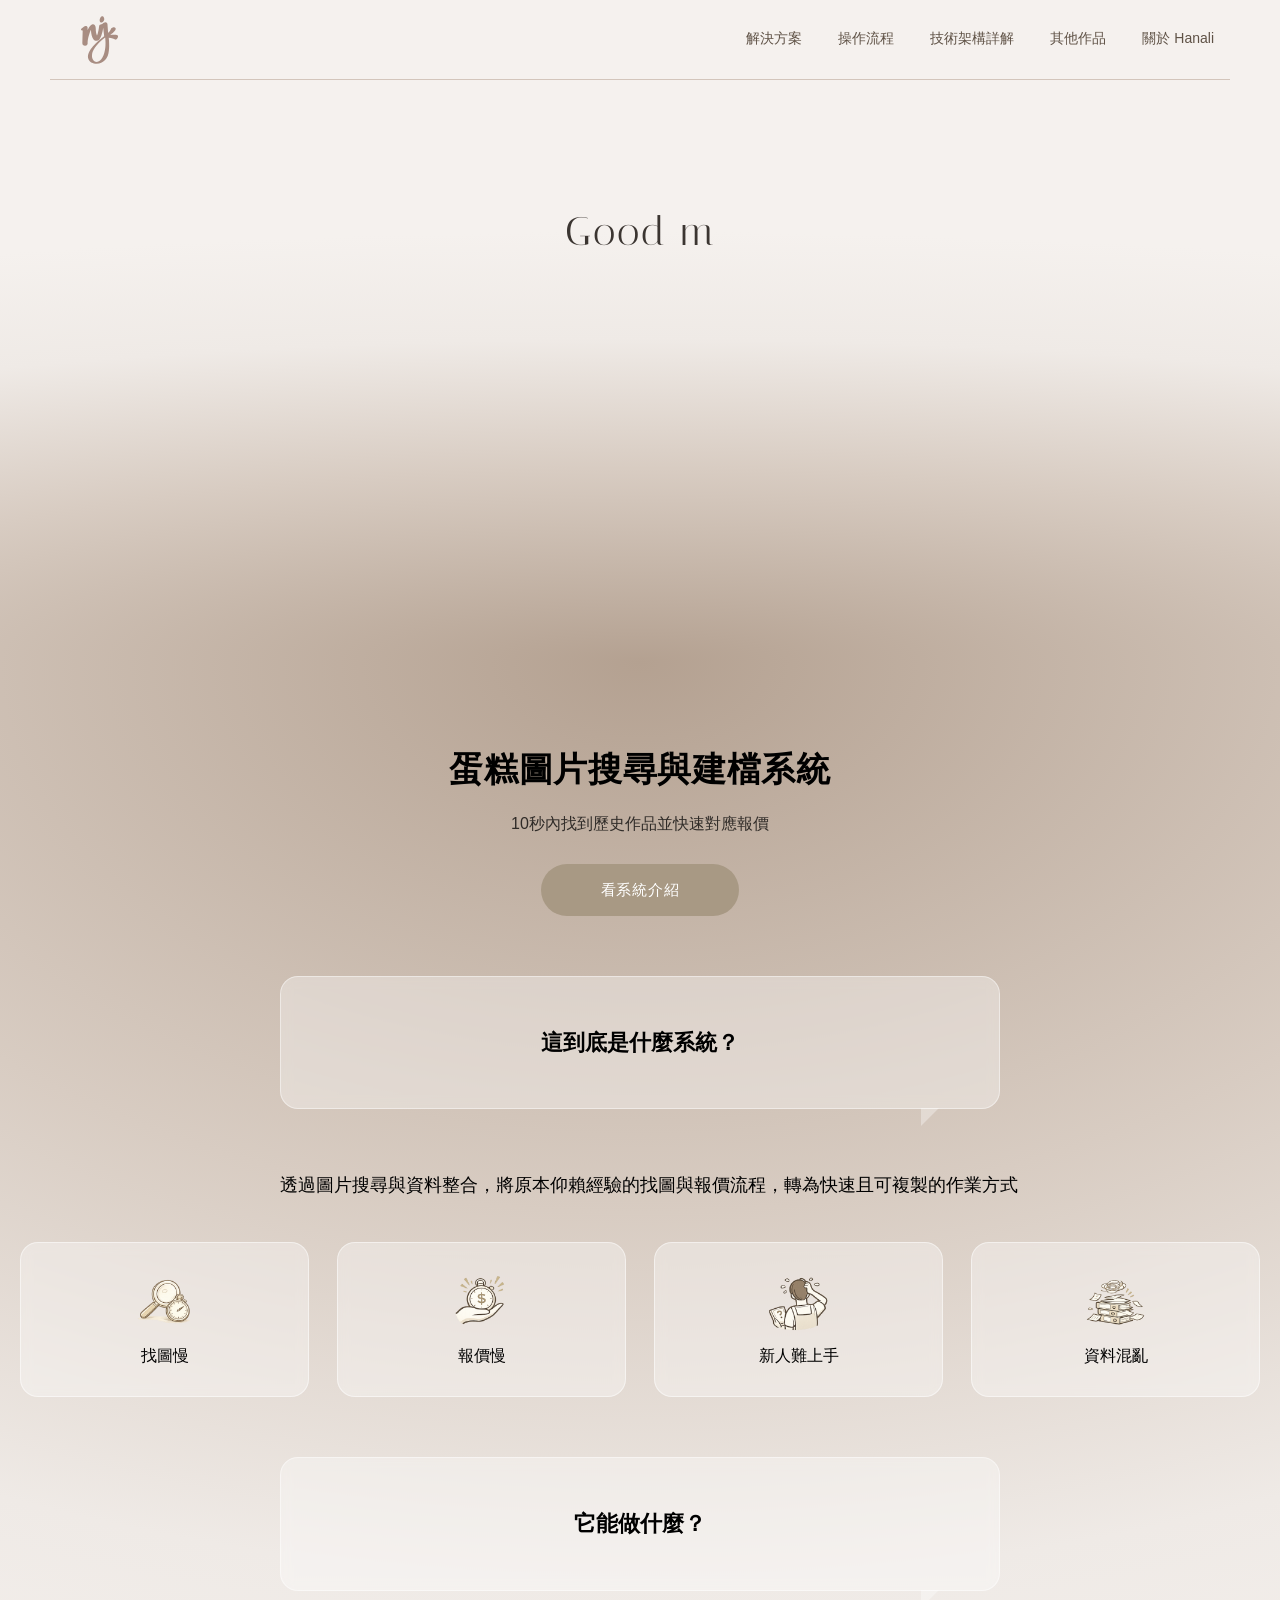
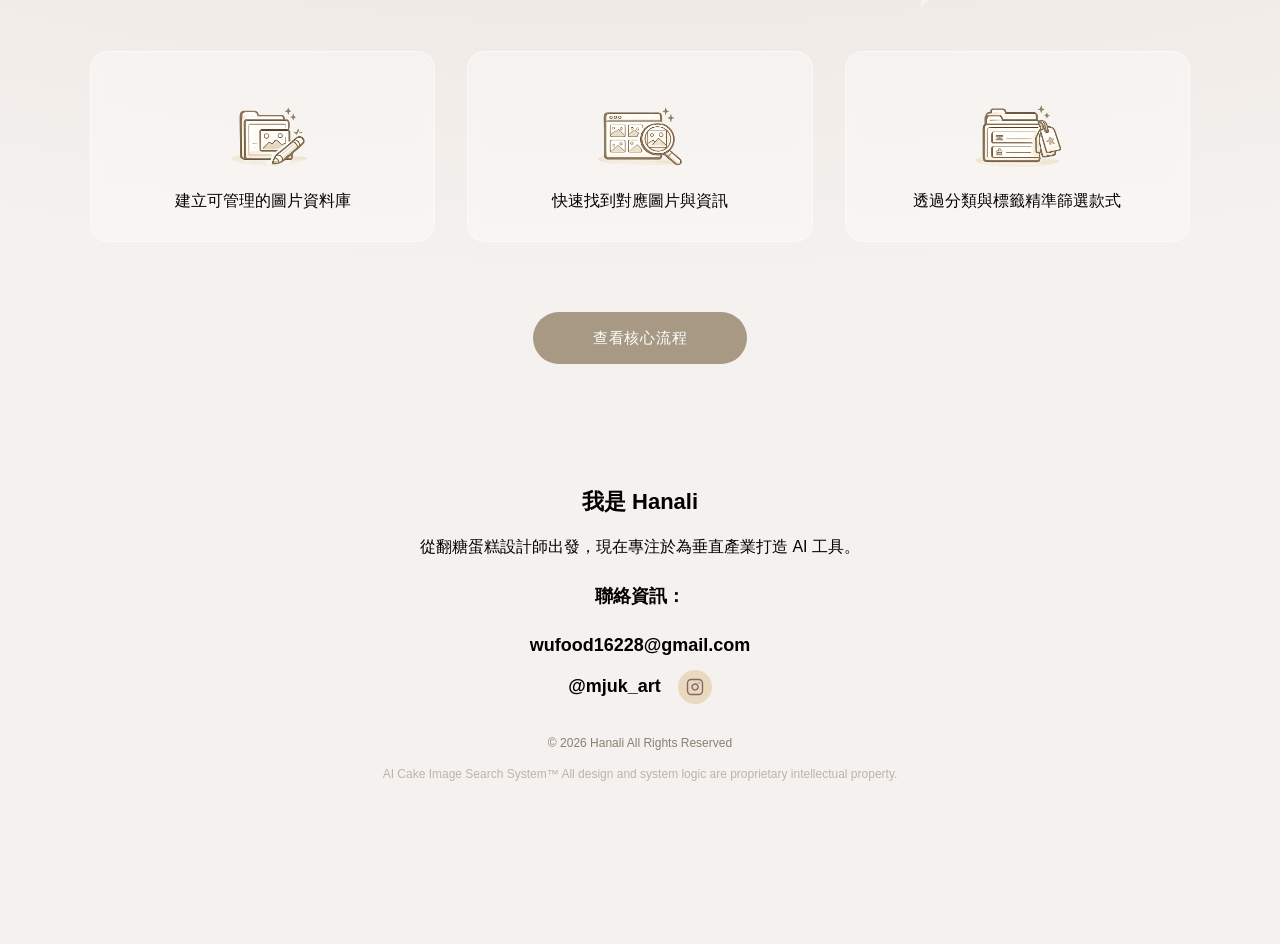
==== commit c9500058: "update portfolio content" ====
--- a/index.html
+++ b/index.html
@@ -21,7 +21,7 @@
   </p>
 
   <p id="line2" class="hero__desc fade-target">
-    「我是 Hanali，從產業痛點出發，設計並打造真正被使用的 AI 工具。」
+    我是 Hanali，從產業實務出發，設計並打造真正能解決工作流程問題的 AI 工具
   </p>
 
   <div class="hero__arrow">
@@ -35,12 +35,10 @@
 
   <div class="intro__head">
     <h2 class="intro__title">
-      AI 蛋糕圖片搜尋與建檔系統
+      蛋糕圖片搜尋與建檔系統
     </h2>
 
-    <p class="intro__sub">
-      讓客服 10 秒找到相似款式與價格
-    </p>
+    <p class="intro__sub">10秒內找到歷史作品並快速對應報價</p>
 
     <a href="system-intro.html" class="btn-primary">
       看系統介紹
@@ -57,7 +55,7 @@
   <!-- 說明文字 -->
 
   <p class="intro__desc">
-    這是一套為客製蛋糕打造的圖片搜尋＋標籤建檔＋報價輔助系統
+    透過圖片搜尋與資料整合，將原本仰賴經驗的找圖與報價流程，轉為快速且可複製的作業方式
   </p>
 <!-- 上方問題卡片 -->
   <div class="capability-problems">
@@ -93,17 +91,17 @@
 
     <div class="p-card">
       <span class="icon icon-archive"></span>
-      <p>圖片建檔</p>
+      <p>建立可管理的圖片資料庫</p>
     </div>
   
     <div class="p-card">
       <span class="icon icon-search"></span>
-      <p>圖片搜尋</p>
+      <p>快速找到對應圖片與資訊</p>
     </div>
   
     <div class="p-card">
       <span class="icon icon-tag"></span>
-      <p>多層標籤分類系統</p>
+      <p>透過分類與標籤精準篩選款式</p>
     </div>
   </div>
 
--- a/css/layout.css
+++ b/css/layout.css
@@ -288,7 +288,7 @@
     margin:0 auto 16px auto;
     border-radius:50%;
     background-color:#e8d9bf;
-    background-image:url("../assets/icons/Instagram (1).svg");
+    background-image:url("../assets/icons/instagram.svg");
     background-repeat:no-repeat;
     background-position:center;
     background-size:18px;
@@ -443,4 +443,4 @@
   padding:0 20px;
   }
   
-  }+  }
--- a/css/style.css
+++ b/css/style.css
@@ -20,7 +20,7 @@
    /* HERO 文字 */
 .hero__title {
   font-family: "Italiana", serif;
-  font-size: 48px;
+  font-size: 40px;
   font-weight: 400;
   padding-top: 60px;
   letter-spacing: 2px;
@@ -30,7 +30,7 @@
 }
 
 .hero__sub {
-  font-size: 16px;
+  font-size: 18px;
   color: #6b5f56;
   margin-bottom: 10px;
 }
@@ -264,7 +264,7 @@
   height:34px;
   border-radius:50%;
   background-color:#e8d9bf;
-  background-image:url("/assets/icons/Instagram\ \(1\).svg");
+  background-image:url("/assets/icons/instagram.svg");
   background-repeat:no-repeat;
   background-position:center;
   background-size:18px;
